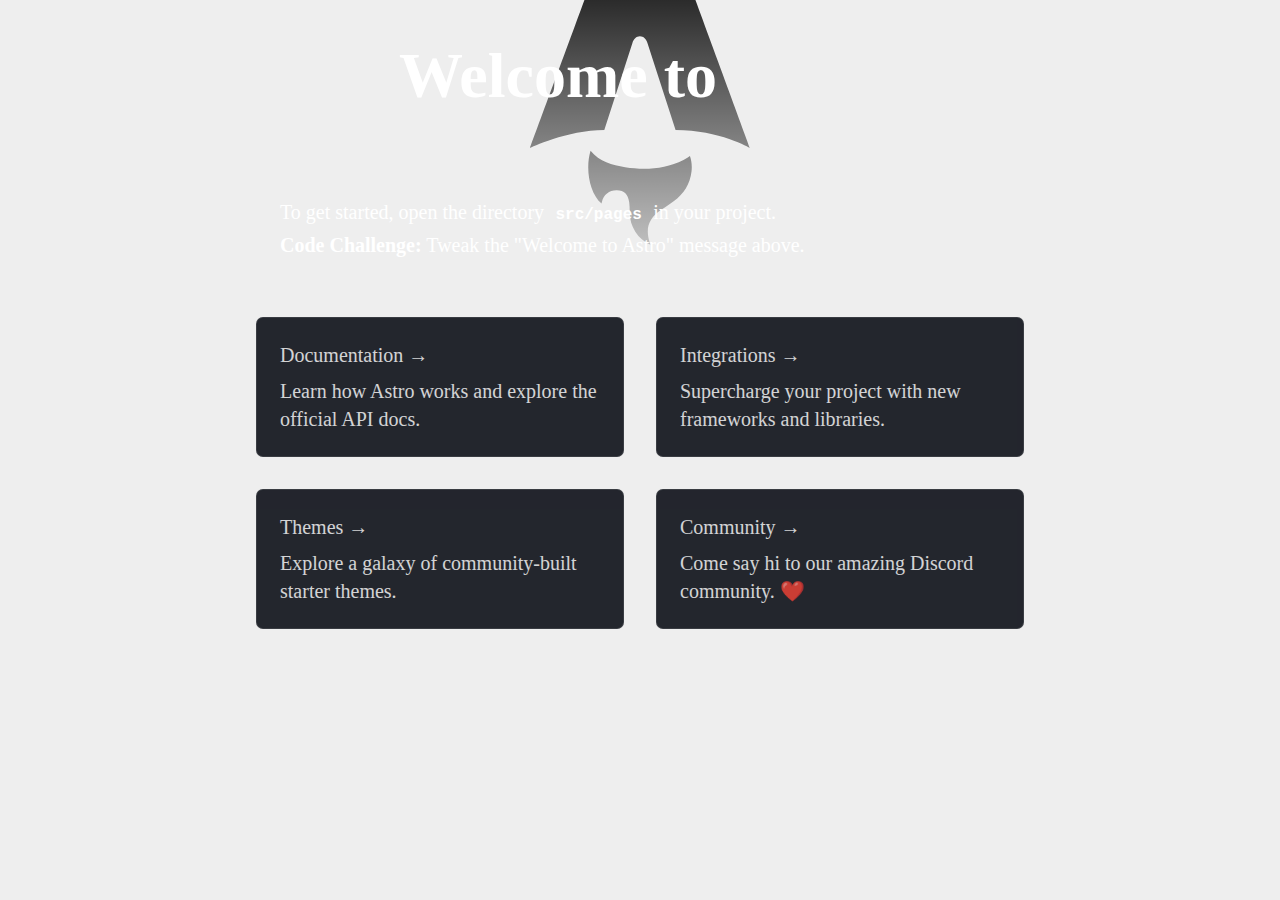
==== default/index.html @ ac52b914 "Add files via upload" ====
<!DOCTYPE html><html lang="en"> <head><meta charset="UTF-8"><meta name="description" content="Astro description"><meta name="viewport" content="width=device-width"><link rel="icon" type="image/svg+xml" href="/favicon.svg"><meta name="generator" content="Astro v4.16.8"><title>Welcome to Astro.</title><link rel="stylesheet" href="https://cdnjs.cloudflare.com/ajax/libs/font-awesome/4.7.0/css/font-awesome.min.css"><link rel="stylesheet" href="/_astro/default.CUm_0aB6.css">
<style>.link-card[data-astro-cid-dohjnao5]{list-style:none;display:flex;padding:1px;background-color:#23262d;background-image:none;background-size:400%;border-radius:7px;background-position:100%;transition:background-position .6s cubic-bezier(.22,1,.36,1);box-shadow:inset 0 0 0 1px #ffffff1a}.link-card[data-astro-cid-dohjnao5]>a[data-astro-cid-dohjnao5]{width:100%;text-decoration:none;line-height:1.4;padding:calc(1.5rem - 1px);border-radius:8px;color:#fff;background-color:#23262d;opacity:.8}h2[data-astro-cid-dohjnao5]{margin:0;font-size:1.25rem;transition:color .6s cubic-bezier(.22,1,.36,1)}p[data-astro-cid-dohjnao5]{margin-top:.5rem;margin-bottom:0}.link-card[data-astro-cid-dohjnao5]:is(:hover,:focus-within){background-position:0;background-image:var(--accent-gradient)}.link-card[data-astro-cid-dohjnao5]:is(:hover,:focus-within) h2[data-astro-cid-dohjnao5]{color:rgb(var(--accent-light))}main[data-astro-cid-qghnwmnp]{margin:auto;padding:1rem;width:800px;max-width:calc(100% - 2rem);color:#fff;font-size:20px;line-height:1.6}.astro-a[data-astro-cid-qghnwmnp]{position:absolute;top:-32px;left:50%;transform:translate(-50%);width:220px;height:auto;z-index:-1}h1[data-astro-cid-qghnwmnp]{font-size:4rem;font-weight:700;line-height:1;text-align:center;margin-bottom:1em}.text-gradient[data-astro-cid-qghnwmnp]{background-image:var(--accent-gradient);-webkit-background-clip:text;-webkit-text-fill-color:transparent;background-size:400%;background-position:0%}.instructions[data-astro-cid-qghnwmnp]{margin-bottom:2rem;border:1px solid rgba(var(--accent-light),25%);background:linear-gradient(rgba(var(--accent-dark),66%),rgba(var(--accent-dark),33%));padding:1.5rem;border-radius:8px}.instructions[data-astro-cid-qghnwmnp] code[data-astro-cid-qghnwmnp]{font-size:.8em;font-weight:700;background:rgba(var(--accent-light),12%);color:rgb(var(--accent-light));border-radius:4px;padding:.3em .4em}.instructions[data-astro-cid-qghnwmnp] strong[data-astro-cid-qghnwmnp]{color:rgb(var(--accent-light))}.link-card-grid[data-astro-cid-qghnwmnp]{display:grid;grid-template-columns:repeat(auto-fit,minmax(24ch,1fr));gap:2rem;padding:0}
</style></head> <body class="my-7">  <main data-astro-cid-qghnwmnp> <svg class="astro-a" width="495" height="623" viewBox="0 0 495 623" fill="none" xmlns="http://www.w3.org/2000/svg" aria-hidden="true" data-astro-cid-qghnwmnp> <path fill-rule="evenodd" clip-rule="evenodd" d="M167.19 364.254C83.4786 364.254 0 404.819 0 404.819C0 404.819 141.781 19.4876 142.087 18.7291C146.434 7.33701 153.027 0 162.289 0H332.441C341.703 0 348.574 7.33701 352.643 18.7291C352.92 19.5022 494.716 404.819 494.716 404.819C494.716 404.819 426.67 364.254 327.525 364.254L264.41 169.408C262.047 159.985 255.147 153.581 247.358 153.581C239.569 153.581 232.669 159.985 230.306 169.408L167.19 364.254ZM160.869 530.172C160.877 530.18 160.885 530.187 160.894 530.195L160.867 530.181C160.868 530.178 160.868 530.175 160.869 530.172ZM136.218 411.348C124.476 450.467 132.698 504.458 160.869 530.172C160.997 529.696 161.125 529.242 161.248 528.804C161.502 527.907 161.737 527.073 161.917 526.233C165.446 509.895 178.754 499.52 195.577 500.01C211.969 500.487 220.67 508.765 223.202 527.254C224.141 534.12 224.23 541.131 224.319 548.105C224.328 548.834 224.337 549.563 224.347 550.291C224.563 566.098 228.657 580.707 237.264 593.914C245.413 606.426 256.108 615.943 270.749 622.478C270.593 621.952 270.463 621.508 270.35 621.126C270.045 620.086 269.872 619.499 269.685 618.911C258.909 585.935 266.668 563.266 295.344 543.933C298.254 541.971 301.187 540.041 304.12 538.112C310.591 533.854 317.059 529.599 323.279 525.007C345.88 508.329 360.09 486.327 363.431 457.844C364.805 446.148 363.781 434.657 359.848 423.275C358.176 424.287 356.587 425.295 355.042 426.275C351.744 428.366 348.647 430.33 345.382 431.934C303.466 452.507 259.152 455.053 214.03 448.245C184.802 443.834 156.584 436.019 136.218 411.348Z" fill="url(#paint0_linear_1805_24383)" data-astro-cid-qghnwmnp></path> <defs data-astro-cid-qghnwmnp> <linearGradient id="paint0_linear_1805_24383" x1="247.358" y1="0" x2="247.358" y2="622.479" gradientUnits="userSpaceOnUse" data-astro-cid-qghnwmnp> <stop stop-opacity="0.9" data-astro-cid-qghnwmnp></stop> <stop offset="1" stop-opacity="0.2" data-astro-cid-qghnwmnp></stop> </linearGradient> </defs> </svg> <h1 data-astro-cid-qghnwmnp>Welcome to <span class="text-gradient" data-astro-cid-qghnwmnp>Astro</span></h1> <p class="instructions" data-astro-cid-qghnwmnp>
To get started, open the directory <code data-astro-cid-qghnwmnp>src/pages</code> in your project.<br data-astro-cid-qghnwmnp> <strong data-astro-cid-qghnwmnp>Code Challenge:</strong> Tweak the "Welcome to Astro" message above.
</p> <ul role="list" class="link-card-grid" data-astro-cid-qghnwmnp> <li class="link-card" data-astro-cid-dohjnao5> <a href="https://docs.astro.build/" data-astro-cid-dohjnao5> <h2 data-astro-cid-dohjnao5> Documentation <span data-astro-cid-dohjnao5>&rarr;</span> </h2> <p data-astro-cid-dohjnao5> Learn how Astro works and explore the official API docs. </p> </a> </li>  <li class="link-card" data-astro-cid-dohjnao5> <a href="https://astro.build/integrations/" data-astro-cid-dohjnao5> <h2 data-astro-cid-dohjnao5> Integrations <span data-astro-cid-dohjnao5>&rarr;</span> </h2> <p data-astro-cid-dohjnao5> Supercharge your project with new frameworks and libraries. </p> </a> </li>  <li class="link-card" data-astro-cid-dohjnao5> <a href="https://astro.build/themes/" data-astro-cid-dohjnao5> <h2 data-astro-cid-dohjnao5> Themes <span data-astro-cid-dohjnao5>&rarr;</span> </h2> <p data-astro-cid-dohjnao5> Explore a galaxy of community-built starter themes. </p> </a> </li>  <li class="link-card" data-astro-cid-dohjnao5> <a href="https://astro.build/chat/" data-astro-cid-dohjnao5> <h2 data-astro-cid-dohjnao5> Community <span data-astro-cid-dohjnao5>&rarr;</span> </h2> <p data-astro-cid-dohjnao5> Come say hi to our amazing Discord community. ❤️ </p> </a> </li>  </ul> </main>  </body></html>
---- _astro/default.CUm_0aB6.css ----
*,:before,:after{--tw-border-spacing-x: 0;--tw-border-spacing-y: 0;--tw-translate-x: 0;--tw-translate-y: 0;--tw-rotate: 0;--tw-skew-x: 0;--tw-skew-y: 0;--tw-scale-x: 1;--tw-scale-y: 1;--tw-pan-x: ;--tw-pan-y: ;--tw-pinch-zoom: ;--tw-scroll-snap-strictness: proximity;--tw-gradient-from-position: ;--tw-gradient-via-position: ;--tw-gradient-to-position: ;--tw-ordinal: ;--tw-slashed-zero: ;--tw-numeric-figure: ;--tw-numeric-spacing: ;--tw-numeric-fraction: ;--tw-ring-inset: ;--tw-ring-offset-width: 0px;--tw-ring-offset-color: #fff;--tw-ring-color: rgb(59 130 246 / .5);--tw-ring-offset-shadow: 0 0 #0000;--tw-ring-shadow: 0 0 #0000;--tw-shadow: 0 0 #0000;--tw-shadow-colored: 0 0 #0000;--tw-blur: ;--tw-brightness: ;--tw-contrast: ;--tw-grayscale: ;--tw-hue-rotate: ;--tw-invert: ;--tw-saturate: ;--tw-sepia: ;--tw-drop-shadow: ;--tw-backdrop-blur: ;--tw-backdrop-brightness: ;--tw-backdrop-contrast: ;--tw-backdrop-grayscale: ;--tw-backdrop-hue-rotate: ;--tw-backdrop-invert: ;--tw-backdrop-opacity: ;--tw-backdrop-saturate: ;--tw-backdrop-sepia: ;--tw-contain-size: ;--tw-contain-layout: ;--tw-contain-paint: ;--tw-contain-style: }::backdrop{--tw-border-spacing-x: 0;--tw-border-spacing-y: 0;--tw-translate-x: 0;--tw-translate-y: 0;--tw-rotate: 0;--tw-skew-x: 0;--tw-skew-y: 0;--tw-scale-x: 1;--tw-scale-y: 1;--tw-pan-x: ;--tw-pan-y: ;--tw-pinch-zoom: ;--tw-scroll-snap-strictness: proximity;--tw-gradient-from-position: ;--tw-gradient-via-position: ;--tw-gradient-to-position: ;--tw-ordinal: ;--tw-slashed-zero: ;--tw-numeric-figure: ;--tw-numeric-spacing: ;--tw-numeric-fraction: ;--tw-ring-inset: ;--tw-ring-offset-width: 0px;--tw-ring-offset-color: #fff;--tw-ring-color: rgb(59 130 246 / .5);--tw-ring-offset-shadow: 0 0 #0000;--tw-ring-shadow: 0 0 #0000;--tw-shadow: 0 0 #0000;--tw-shadow-colored: 0 0 #0000;--tw-blur: ;--tw-brightness: ;--tw-contrast: ;--tw-grayscale: ;--tw-hue-rotate: ;--tw-invert: ;--tw-saturate: ;--tw-sepia: ;--tw-drop-shadow: ;--tw-backdrop-blur: ;--tw-backdrop-brightness: ;--tw-backdrop-contrast: ;--tw-backdrop-grayscale: ;--tw-backdrop-hue-rotate: ;--tw-backdrop-invert: ;--tw-backdrop-opacity: ;--tw-backdrop-saturate: ;--tw-backdrop-sepia: ;--tw-contain-size: ;--tw-contain-layout: ;--tw-contain-paint: ;--tw-contain-style: }*,:before,:after{box-sizing:border-box;border-width:0;border-style:solid;border-color:#e5e7eb}:before,:after{--tw-content: ""}html,:host{line-height:1.5;-webkit-text-size-adjust:100%;-moz-tab-size:4;-o-tab-size:4;tab-size:4;font-family:ui-sans-serif,system-ui,sans-serif,"Apple Color Emoji","Segoe UI Emoji",Segoe UI Symbol,"Noto Color Emoji";font-feature-settings:normal;font-variation-settings:normal;-webkit-tap-highlight-color:transparent}body{margin:0;line-height:inherit}hr{height:0;color:inherit;border-top-width:1px}abbr:where([title]){-webkit-text-decoration:underline dotted;text-decoration:underline dotted}h1,h2,h3,h4,h5,h6{font-size:inherit;font-weight:inherit}a{color:inherit;text-decoration:inherit}b,strong{font-weight:bolder}code,kbd,samp,pre{font-family:ui-monospace,SFMono-Regular,Menlo,Monaco,Consolas,Liberation Mono,Courier New,monospace;font-feature-settings:normal;font-variation-settings:normal;font-size:1em}small{font-size:80%}sub,sup{font-size:75%;line-height:0;position:relative;vertical-align:baseline}sub{bottom:-.25em}sup{top:-.5em}table{text-indent:0;border-color:inherit;border-collapse:collapse}button,input,optgroup,select,textarea{font-family:inherit;font-feature-settings:inherit;font-variation-settings:inherit;font-size:100%;font-weight:inherit;line-height:inherit;letter-spacing:inherit;color:inherit;margin:0;padding:0}button,select{text-transform:none}button,input:where([type=button]),input:where([type=reset]),input:where([type=submit]){-webkit-appearance:button;background-color:transparent;background-image:none}:-moz-focusring{outline:auto}:-moz-ui-invalid{box-shadow:none}progress{vertical-align:baseline}::-webkit-inner-spin-button,::-webkit-outer-spin-button{height:auto}[type=search]{-webkit-appearance:textfield;outline-offset:-2px}::-webkit-search-decoration{-webkit-appearance:none}::-webkit-file-upload-button{-webkit-appearance:button;font:inherit}summary{display:list-item}blockquote,dl,dd,h1,h2,h3,h4,h5,h6,hr,figure,p,pre{margin:0}fieldset{margin:0;padding:0}legend{padding:0}ol,ul,menu{list-style:none;margin:0;padding:0}dialog{padding:0}textarea{resize:vertical}input::-moz-placeholder,textarea::-moz-placeholder{opacity:1;color:#9ca3af}input::placeholder,textarea::placeholder{opacity:1;color:#9ca3af}button,[role=button]{cursor:pointer}:disabled{cursor:default}img,svg,video,canvas,audio,iframe,embed,object{display:block;vertical-align:middle}img,video{max-width:100%;height:auto}[hidden]:where(:not([hidden=until-found])){display:none}.container{width:100%}@media (min-width: 640px){.container{max-width:640px}}@media (min-width: 768px){.container{max-width:768px}}@media (min-width: 1024px){.container{max-width:1024px}}@media (min-width: 1280px){.container{max-width:1280px}}@media (min-width: 1536px){.container{max-width:1536px}}.fixed{position:fixed}.absolute{position:absolute}.bottom-3{bottom:.75rem}.right-3{right:.75rem}.float-left{float:left}.mx-auto{margin-left:auto;margin-right:auto}.my-7{margin-top:1.75rem;margin-bottom:1.75rem}.mb-5{margin-bottom:1.25rem}.mr-5{margin-right:1.25rem}.mt-16{margin-top:4rem}.mt-5{margin-top:1.25rem}.mt-7{margin-top:1.75rem}.flex{display:flex}.grid{display:grid}.size-96{width:24rem;height:24rem}.h-1{height:.25rem}.max-h-full{max-height:100%}.w-fit{width:-moz-fit-content;width:fit-content}.w-full{width:100%}.transform{transform:translate(var(--tw-translate-x),var(--tw-translate-y)) rotate(var(--tw-rotate)) skew(var(--tw-skew-x)) skewY(var(--tw-skew-y)) scaleX(var(--tw-scale-x)) scaleY(var(--tw-scale-y))}.grid-cols-1{grid-template-columns:repeat(1,minmax(0,1fr))}.grid-cols-2{grid-template-columns:repeat(2,minmax(0,1fr))}.items-center{align-items:center}.items-baseline{align-items:baseline}.justify-center{justify-content:center}.justify-between{justify-content:space-between}.gap-2{gap:.5rem}.gap-5{gap:1.25rem}.whitespace-break-spaces{white-space:break-spaces}.border{border-width:1px}.border-green-600{--tw-border-opacity: 1;border-color:rgb(22 163 74 / var(--tw-border-opacity))}.bg-gray-500{--tw-bg-opacity: 1;background-color:rgb(107 114 128 / var(--tw-bg-opacity))}.bg-gray-600{--tw-bg-opacity: 1;background-color:rgb(75 85 99 / var(--tw-bg-opacity))}.bg-green-600{--tw-bg-opacity: 1;background-color:rgb(22 163 74 / var(--tw-bg-opacity))}.object-cover{-o-object-fit:cover;object-fit:cover}.px-4{padding-left:1rem;padding-right:1rem}.py-3{padding-top:.75rem;padding-bottom:.75rem}.text-justify{text-align:justify}.text-2xl{font-size:1.5rem;line-height:2rem}.text-4xl{font-size:2.25rem;line-height:2.5rem}.text-8xl{font-size:6rem;line-height:1}.text-9xl{font-size:8rem;line-height:1}.leading-8{line-height:2rem}.tracking-normal{letter-spacing:0em}.text-green-600{--tw-text-opacity: 1;color:rgb(22 163 74 / var(--tw-text-opacity))}.text-white{--tw-text-opacity: 1;color:rgb(255 255 255 / var(--tw-text-opacity))}.transition{transition-property:color,background-color,border-color,text-decoration-color,fill,stroke,opacity,box-shadow,transform,filter,-webkit-backdrop-filter;transition-property:color,background-color,border-color,text-decoration-color,fill,stroke,opacity,box-shadow,transform,filter,backdrop-filter;transition-property:color,background-color,border-color,text-decoration-color,fill,stroke,opacity,box-shadow,transform,filter,backdrop-filter,-webkit-backdrop-filter;transition-timing-function:cubic-bezier(.4,0,.2,1);transition-duration:.15s}.hover\:bg-green-800:hover{--tw-bg-opacity: 1;background-color:rgb(22 101 52 / var(--tw-bg-opacity))}.hover\:text-green-800:hover{--tw-text-opacity: 1;color:rgb(22 101 52 / var(--tw-text-opacity))}@media (min-width: 640px){.sm\:grid-cols-2{grid-template-columns:repeat(2,minmax(0,1fr))}}html{background:#eee;font-family:Times New Roman,Times,serif}
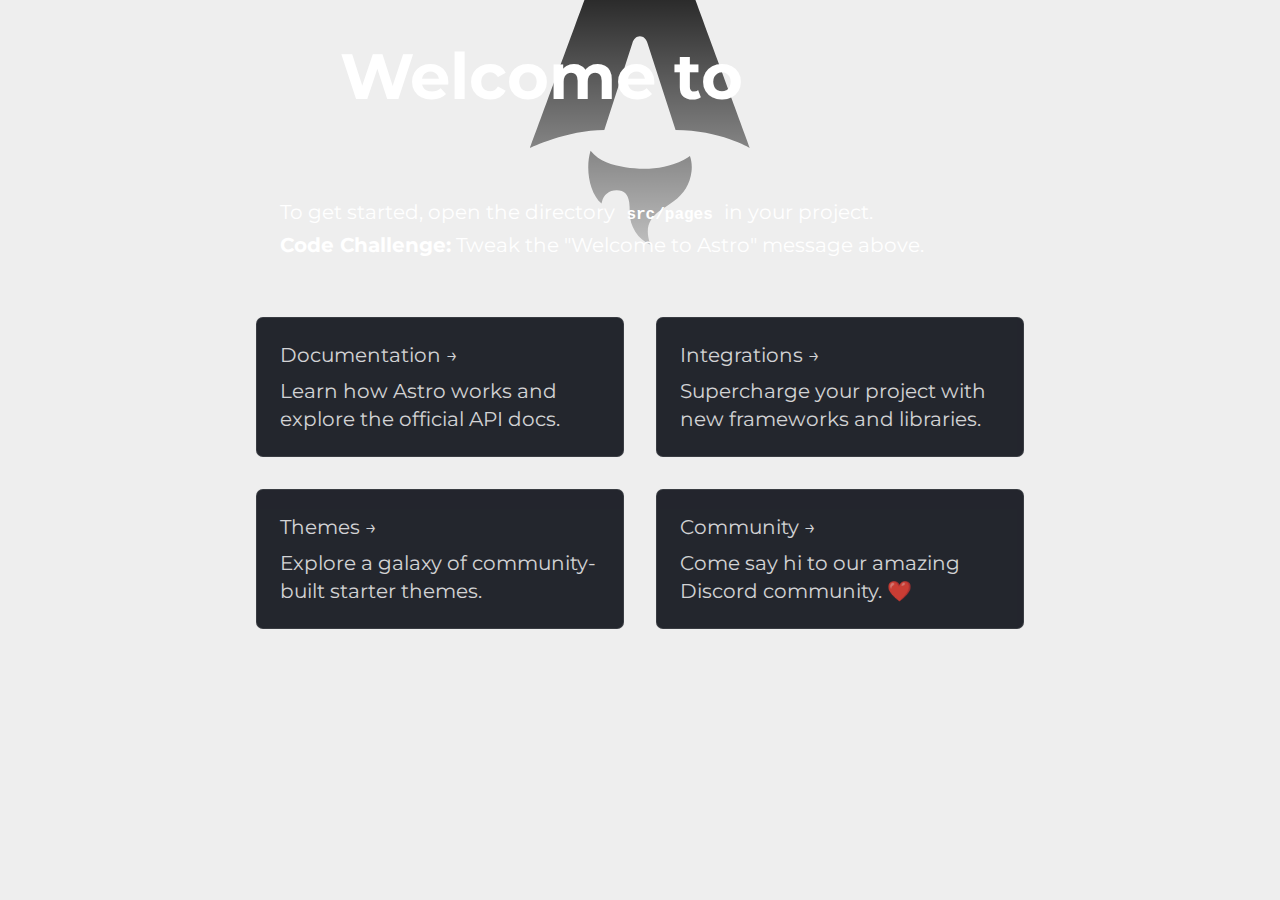
==== commit a5ea42e4: "nuevos cambios de encabezados y textos" ====
--- a/default/index.html
+++ b/default/index.html
@@ -1,5 +1,5 @@
-<!DOCTYPE html><html lang="en"> <head><meta charset="UTF-8"><meta name="description" content="Astro description"><meta name="viewport" content="width=device-width"><link rel="icon" type="image/svg+xml" href="/favicon.svg"><meta name="generator" content="Astro v4.16.8"><title>Welcome to Astro.</title><link rel="stylesheet" href="https://cdnjs.cloudflare.com/ajax/libs/font-awesome/4.7.0/css/font-awesome.min.css"><link rel="stylesheet" href="/_astro/default.CUm_0aB6.css">
+<!DOCTYPE html><html lang="es"> <head><!-- Meta Tags Básicas --><meta charset="UTF-8"><meta name="description" content="Si estas en busca de dar ese paso a tener un sitio web para mostrar algo, ya sea tu negocio, un proyecto universitario o un proyecto artistico o para tu banda, este es tu lugar."><meta name="viewport" content="width=device-width"><meta name="robots" content="index, follow"><!-- Permitir indexación y seguimiento de enlaces --><!-- Favicon --><link rel="icon" type="image/svg+xml" href="/favicon.svg"><!-- Generador de la Página --><meta name="generator" content="Astro v4.16.8"><!-- Título de la Página --><title>Welcome to Astro.</title><!-- Estilos externos --><link rel="stylesheet" href="https://cdnjs.cloudflare.com/ajax/libs/font-awesome/4.7.0/css/font-awesome.min.css"><!-- Open Graph (para compartir en redes sociales) --><meta property="og:type" content="website"><meta property="og:title" content="Desarrolladora de webs chidillas"><meta property="og:description" content="Si estas en busca de dar ese paso a tener un sitio web para mostrar algo, ya sea tu negocio, un proyecto universitario o un proyecto artistico o para tu banda, este es tu lugar."><meta property="og:url" content="https://reyesdelaweb.sanreyno.com/"><meta property="og:image" content="https://reyesdelaweb.sanreyno.com/img/ogimagen.jpg"><!-- Asegúrate de que la URL de la imagen sea absoluta --><meta property="og:site_name" content="Reyes de la Web"><!-- Twitter Cards (para compartir en Twitter) --><meta name="twitter:card" content="summary_large_image"><meta name="twitter:title" content="Desarrolladora de webs chidillas"><meta name="twitter:description" content="Si estas en busca de dar ese paso a tener un sitio web para mostrar algo, ya sea tu negocio, un proyecto universitario o un proyecto artistico o para tu banda, este es tu lugar."><meta name="twitter:image" content="https://reyesdelaweb.sanreyno.com/img/ogimagen.jpg"><!-- Imagen para Twitter Card --><!-- Palabras clave (opcional, no es tan relevante hoy en día) --><meta name="keywords" content="Desarrollo web, desarrollo de portafolio web, sitios web accesibles, Sanreyno, Reyes de la web, creación de sitios web"><!-- Protección de contenido (evita que el contenido sea copiado) --><meta name="robots" content="noarchive"><link rel="preconnect" href="https://fonts.googleapis.com"><link rel="preconnect" href="https://fonts.gstatic.com" crossorigin><link href="https://fonts.googleapis.com/css2?family=Montserrat:ital,wght@0,100..900;1,100..900&display=swap" rel="stylesheet"><link rel="stylesheet" href="/_astro/default.wgpEJ9Ry.css">
 <style>.link-card[data-astro-cid-dohjnao5]{list-style:none;display:flex;padding:1px;background-color:#23262d;background-image:none;background-size:400%;border-radius:7px;background-position:100%;transition:background-position .6s cubic-bezier(.22,1,.36,1);box-shadow:inset 0 0 0 1px #ffffff1a}.link-card[data-astro-cid-dohjnao5]>a[data-astro-cid-dohjnao5]{width:100%;text-decoration:none;line-height:1.4;padding:calc(1.5rem - 1px);border-radius:8px;color:#fff;background-color:#23262d;opacity:.8}h2[data-astro-cid-dohjnao5]{margin:0;font-size:1.25rem;transition:color .6s cubic-bezier(.22,1,.36,1)}p[data-astro-cid-dohjnao5]{margin-top:.5rem;margin-bottom:0}.link-card[data-astro-cid-dohjnao5]:is(:hover,:focus-within){background-position:0;background-image:var(--accent-gradient)}.link-card[data-astro-cid-dohjnao5]:is(:hover,:focus-within) h2[data-astro-cid-dohjnao5]{color:rgb(var(--accent-light))}main[data-astro-cid-qghnwmnp]{margin:auto;padding:1rem;width:800px;max-width:calc(100% - 2rem);color:#fff;font-size:20px;line-height:1.6}.astro-a[data-astro-cid-qghnwmnp]{position:absolute;top:-32px;left:50%;transform:translate(-50%);width:220px;height:auto;z-index:-1}h1[data-astro-cid-qghnwmnp]{font-size:4rem;font-weight:700;line-height:1;text-align:center;margin-bottom:1em}.text-gradient[data-astro-cid-qghnwmnp]{background-image:var(--accent-gradient);-webkit-background-clip:text;-webkit-text-fill-color:transparent;background-size:400%;background-position:0%}.instructions[data-astro-cid-qghnwmnp]{margin-bottom:2rem;border:1px solid rgba(var(--accent-light),25%);background:linear-gradient(rgba(var(--accent-dark),66%),rgba(var(--accent-dark),33%));padding:1.5rem;border-radius:8px}.instructions[data-astro-cid-qghnwmnp] code[data-astro-cid-qghnwmnp]{font-size:.8em;font-weight:700;background:rgba(var(--accent-light),12%);color:rgb(var(--accent-light));border-radius:4px;padding:.3em .4em}.instructions[data-astro-cid-qghnwmnp] strong[data-astro-cid-qghnwmnp]{color:rgb(var(--accent-light))}.link-card-grid[data-astro-cid-qghnwmnp]{display:grid;grid-template-columns:repeat(auto-fit,minmax(24ch,1fr));gap:2rem;padding:0}
-</style></head> <body class="my-7">  <main data-astro-cid-qghnwmnp> <svg class="astro-a" width="495" height="623" viewBox="0 0 495 623" fill="none" xmlns="http://www.w3.org/2000/svg" aria-hidden="true" data-astro-cid-qghnwmnp> <path fill-rule="evenodd" clip-rule="evenodd" d="M167.19 364.254C83.4786 364.254 0 404.819 0 404.819C0 404.819 141.781 19.4876 142.087 18.7291C146.434 7.33701 153.027 0 162.289 0H332.441C341.703 0 348.574 7.33701 352.643 18.7291C352.92 19.5022 494.716 404.819 494.716 404.819C494.716 404.819 426.67 364.254 327.525 364.254L264.41 169.408C262.047 159.985 255.147 153.581 247.358 153.581C239.569 153.581 232.669 159.985 230.306 169.408L167.19 364.254ZM160.869 530.172C160.877 530.18 160.885 530.187 160.894 530.195L160.867 530.181C160.868 530.178 160.868 530.175 160.869 530.172ZM136.218 411.348C124.476 450.467 132.698 504.458 160.869 530.172C160.997 529.696 161.125 529.242 161.248 528.804C161.502 527.907 161.737 527.073 161.917 526.233C165.446 509.895 178.754 499.52 195.577 500.01C211.969 500.487 220.67 508.765 223.202 527.254C224.141 534.12 224.23 541.131 224.319 548.105C224.328 548.834 224.337 549.563 224.347 550.291C224.563 566.098 228.657 580.707 237.264 593.914C245.413 606.426 256.108 615.943 270.749 622.478C270.593 621.952 270.463 621.508 270.35 621.126C270.045 620.086 269.872 619.499 269.685 618.911C258.909 585.935 266.668 563.266 295.344 543.933C298.254 541.971 301.187 540.041 304.12 538.112C310.591 533.854 317.059 529.599 323.279 525.007C345.88 508.329 360.09 486.327 363.431 457.844C364.805 446.148 363.781 434.657 359.848 423.275C358.176 424.287 356.587 425.295 355.042 426.275C351.744 428.366 348.647 430.33 345.382 431.934C303.466 452.507 259.152 455.053 214.03 448.245C184.802 443.834 156.584 436.019 136.218 411.348Z" fill="url(#paint0_linear_1805_24383)" data-astro-cid-qghnwmnp></path> <defs data-astro-cid-qghnwmnp> <linearGradient id="paint0_linear_1805_24383" x1="247.358" y1="0" x2="247.358" y2="622.479" gradientUnits="userSpaceOnUse" data-astro-cid-qghnwmnp> <stop stop-opacity="0.9" data-astro-cid-qghnwmnp></stop> <stop offset="1" stop-opacity="0.2" data-astro-cid-qghnwmnp></stop> </linearGradient> </defs> </svg> <h1 data-astro-cid-qghnwmnp>Welcome to <span class="text-gradient" data-astro-cid-qghnwmnp>Astro</span></h1> <p class="instructions" data-astro-cid-qghnwmnp>
+</style></head> <body class="my-7 mx-2 sm:mx-0">  <main data-astro-cid-qghnwmnp> <svg class="astro-a" width="495" height="623" viewBox="0 0 495 623" fill="none" xmlns="http://www.w3.org/2000/svg" aria-hidden="true" data-astro-cid-qghnwmnp> <path fill-rule="evenodd" clip-rule="evenodd" d="M167.19 364.254C83.4786 364.254 0 404.819 0 404.819C0 404.819 141.781 19.4876 142.087 18.7291C146.434 7.33701 153.027 0 162.289 0H332.441C341.703 0 348.574 7.33701 352.643 18.7291C352.92 19.5022 494.716 404.819 494.716 404.819C494.716 404.819 426.67 364.254 327.525 364.254L264.41 169.408C262.047 159.985 255.147 153.581 247.358 153.581C239.569 153.581 232.669 159.985 230.306 169.408L167.19 364.254ZM160.869 530.172C160.877 530.18 160.885 530.187 160.894 530.195L160.867 530.181C160.868 530.178 160.868 530.175 160.869 530.172ZM136.218 411.348C124.476 450.467 132.698 504.458 160.869 530.172C160.997 529.696 161.125 529.242 161.248 528.804C161.502 527.907 161.737 527.073 161.917 526.233C165.446 509.895 178.754 499.52 195.577 500.01C211.969 500.487 220.67 508.765 223.202 527.254C224.141 534.12 224.23 541.131 224.319 548.105C224.328 548.834 224.337 549.563 224.347 550.291C224.563 566.098 228.657 580.707 237.264 593.914C245.413 606.426 256.108 615.943 270.749 622.478C270.593 621.952 270.463 621.508 270.35 621.126C270.045 620.086 269.872 619.499 269.685 618.911C258.909 585.935 266.668 563.266 295.344 543.933C298.254 541.971 301.187 540.041 304.12 538.112C310.591 533.854 317.059 529.599 323.279 525.007C345.88 508.329 360.09 486.327 363.431 457.844C364.805 446.148 363.781 434.657 359.848 423.275C358.176 424.287 356.587 425.295 355.042 426.275C351.744 428.366 348.647 430.33 345.382 431.934C303.466 452.507 259.152 455.053 214.03 448.245C184.802 443.834 156.584 436.019 136.218 411.348Z" fill="url(#paint0_linear_1805_24383)" data-astro-cid-qghnwmnp></path> <defs data-astro-cid-qghnwmnp> <linearGradient id="paint0_linear_1805_24383" x1="247.358" y1="0" x2="247.358" y2="622.479" gradientUnits="userSpaceOnUse" data-astro-cid-qghnwmnp> <stop stop-opacity="0.9" data-astro-cid-qghnwmnp></stop> <stop offset="1" stop-opacity="0.2" data-astro-cid-qghnwmnp></stop> </linearGradient> </defs> </svg> <h1 data-astro-cid-qghnwmnp>Welcome to <span class="text-gradient" data-astro-cid-qghnwmnp>Astro</span></h1> <p class="instructions" data-astro-cid-qghnwmnp>
 To get started, open the directory <code data-astro-cid-qghnwmnp>src/pages</code> in your project.<br data-astro-cid-qghnwmnp> <strong data-astro-cid-qghnwmnp>Code Challenge:</strong> Tweak the "Welcome to Astro" message above.
 </p> <ul role="list" class="link-card-grid" data-astro-cid-qghnwmnp> <li class="link-card" data-astro-cid-dohjnao5> <a href="https://docs.astro.build/" data-astro-cid-dohjnao5> <h2 data-astro-cid-dohjnao5> Documentation <span data-astro-cid-dohjnao5>&rarr;</span> </h2> <p data-astro-cid-dohjnao5> Learn how Astro works and explore the official API docs. </p> </a> </li>  <li class="link-card" data-astro-cid-dohjnao5> <a href="https://astro.build/integrations/" data-astro-cid-dohjnao5> <h2 data-astro-cid-dohjnao5> Integrations <span data-astro-cid-dohjnao5>&rarr;</span> </h2> <p data-astro-cid-dohjnao5> Supercharge your project with new frameworks and libraries. </p> </a> </li>  <li class="link-card" data-astro-cid-dohjnao5> <a href="https://astro.build/themes/" data-astro-cid-dohjnao5> <h2 data-astro-cid-dohjnao5> Themes <span data-astro-cid-dohjnao5>&rarr;</span> </h2> <p data-astro-cid-dohjnao5> Explore a galaxy of community-built starter themes. </p> </a> </li>  <li class="link-card" data-astro-cid-dohjnao5> <a href="https://astro.build/chat/" data-astro-cid-dohjnao5> <h2 data-astro-cid-dohjnao5> Community <span data-astro-cid-dohjnao5>&rarr;</span> </h2> <p data-astro-cid-dohjnao5> Come say hi to our amazing Discord community. ❤️ </p> </a> </li>  </ul> </main>  </body></html> --- a/_astro/default.wgpEJ9Ry.css
+++ b/_astro/default.wgpEJ9Ry.css
@@ -0,0 +1 @@
+*,:before,:after{--tw-border-spacing-x: 0;--tw-border-spacing-y: 0;--tw-translate-x: 0;--tw-translate-y: 0;--tw-rotate: 0;--tw-skew-x: 0;--tw-skew-y: 0;--tw-scale-x: 1;--tw-scale-y: 1;--tw-pan-x: ;--tw-pan-y: ;--tw-pinch-zoom: ;--tw-scroll-snap-strictness: proximity;--tw-gradient-from-position: ;--tw-gradient-via-position: ;--tw-gradient-to-position: ;--tw-ordinal: ;--tw-slashed-zero: ;--tw-numeric-figure: ;--tw-numeric-spacing: ;--tw-numeric-fraction: ;--tw-ring-inset: ;--tw-ring-offset-width: 0px;--tw-ring-offset-color: #fff;--tw-ring-color: rgb(59 130 246 / .5);--tw-ring-offset-shadow: 0 0 #0000;--tw-ring-shadow: 0 0 #0000;--tw-shadow: 0 0 #0000;--tw-shadow-colored: 0 0 #0000;--tw-blur: ;--tw-brightness: ;--tw-contrast: ;--tw-grayscale: ;--tw-hue-rotate: ;--tw-invert: ;--tw-saturate: ;--tw-sepia: ;--tw-drop-shadow: ;--tw-backdrop-blur: ;--tw-backdrop-brightness: ;--tw-backdrop-contrast: ;--tw-backdrop-grayscale: ;--tw-backdrop-hue-rotate: ;--tw-backdrop-invert: ;--tw-backdrop-opacity: ;--tw-backdrop-saturate: ;--tw-backdrop-sepia: ;--tw-contain-size: ;--tw-contain-layout: ;--tw-contain-paint: ;--tw-contain-style: }::backdrop{--tw-border-spacing-x: 0;--tw-border-spacing-y: 0;--tw-translate-x: 0;--tw-translate-y: 0;--tw-rotate: 0;--tw-skew-x: 0;--tw-skew-y: 0;--tw-scale-x: 1;--tw-scale-y: 1;--tw-pan-x: ;--tw-pan-y: ;--tw-pinch-zoom: ;--tw-scroll-snap-strictness: proximity;--tw-gradient-from-position: ;--tw-gradient-via-position: ;--tw-gradient-to-position: ;--tw-ordinal: ;--tw-slashed-zero: ;--tw-numeric-figure: ;--tw-numeric-spacing: ;--tw-numeric-fraction: ;--tw-ring-inset: ;--tw-ring-offset-width: 0px;--tw-ring-offset-color: #fff;--tw-ring-color: rgb(59 130 246 / .5);--tw-ring-offset-shadow: 0 0 #0000;--tw-ring-shadow: 0 0 #0000;--tw-shadow: 0 0 #0000;--tw-shadow-colored: 0 0 #0000;--tw-blur: ;--tw-brightness: ;--tw-contrast: ;--tw-grayscale: ;--tw-hue-rotate: ;--tw-invert: ;--tw-saturate: ;--tw-sepia: ;--tw-drop-shadow: ;--tw-backdrop-blur: ;--tw-backdrop-brightness: ;--tw-backdrop-contrast: ;--tw-backdrop-grayscale: ;--tw-backdrop-hue-rotate: ;--tw-backdrop-invert: ;--tw-backdrop-opacity: ;--tw-backdrop-saturate: ;--tw-backdrop-sepia: ;--tw-contain-size: ;--tw-contain-layout: ;--tw-contain-paint: ;--tw-contain-style: }*,:before,:after{box-sizing:border-box;border-width:0;border-style:solid;border-color:#e5e7eb}:before,:after{--tw-content: ""}html,:host{line-height:1.5;-webkit-text-size-adjust:100%;-moz-tab-size:4;-o-tab-size:4;tab-size:4;font-family:ui-sans-serif,system-ui,sans-serif,"Apple Color Emoji","Segoe UI Emoji",Segoe UI Symbol,"Noto Color Emoji";font-feature-settings:normal;font-variation-settings:normal;-webkit-tap-highlight-color:transparent}body{margin:0;line-height:inherit}hr{height:0;color:inherit;border-top-width:1px}abbr:where([title]){-webkit-text-decoration:underline dotted;text-decoration:underline dotted}h1,h2,h3,h4,h5,h6{font-size:inherit;font-weight:inherit}a{color:inherit;text-decoration:inherit}b,strong{font-weight:bolder}code,kbd,samp,pre{font-family:ui-monospace,SFMono-Regular,Menlo,Monaco,Consolas,Liberation Mono,Courier New,monospace;font-feature-settings:normal;font-variation-settings:normal;font-size:1em}small{font-size:80%}sub,sup{font-size:75%;line-height:0;position:relative;vertical-align:baseline}sub{bottom:-.25em}sup{top:-.5em}table{text-indent:0;border-color:inherit;border-collapse:collapse}button,input,optgroup,select,textarea{font-family:inherit;font-feature-settings:inherit;font-variation-settings:inherit;font-size:100%;font-weight:inherit;line-height:inherit;letter-spacing:inherit;color:inherit;margin:0;padding:0}button,select{text-transform:none}button,input:where([type=button]),input:where([type=reset]),input:where([type=submit]){-webkit-appearance:button;background-color:transparent;background-image:none}:-moz-focusring{outline:auto}:-moz-ui-invalid{box-shadow:none}progress{vertical-align:baseline}::-webkit-inner-spin-button,::-webkit-outer-spin-button{height:auto}[type=search]{-webkit-appearance:textfield;outline-offset:-2px}::-webkit-search-decoration{-webkit-appearance:none}::-webkit-file-upload-button{-webkit-appearance:button;font:inherit}summary{display:list-item}blockquote,dl,dd,h1,h2,h3,h4,h5,h6,hr,figure,p,pre{margin:0}fieldset{margin:0;padding:0}legend{padding:0}ol,ul,menu{list-style:none;margin:0;padding:0}dialog{padding:0}textarea{resize:vertical}input::-moz-placeholder,textarea::-moz-placeholder{opacity:1;color:#9ca3af}input::placeholder,textarea::placeholder{opacity:1;color:#9ca3af}button,[role=button]{cursor:pointer}:disabled{cursor:default}img,svg,video,canvas,audio,iframe,embed,object{display:block;vertical-align:middle}img,video{max-width:100%;height:auto}[hidden]:where(:not([hidden=until-found])){display:none}.container{width:100%}@media (min-width: 640px){.container{max-width:640px}}@media (min-width: 768px){.container{max-width:768px}}@media (min-width: 1024px){.container{max-width:1024px}}@media (min-width: 1280px){.container{max-width:1280px}}@media (min-width: 1536px){.container{max-width:1536px}}.fixed{position:fixed}.absolute{position:absolute}.bottom-3{bottom:.75rem}.right-3{right:.75rem}.float-left{float:left}.mx-2{margin-left:.5rem;margin-right:.5rem}.mx-auto{margin-left:auto;margin-right:auto}.my-5{margin-top:1.25rem;margin-bottom:1.25rem}.my-7{margin-top:1.75rem;margin-bottom:1.75rem}.mb-5{margin-bottom:1.25rem}.mr-0{margin-right:0}.mt-16{margin-top:4rem}.mt-5{margin-top:1.25rem}.mt-7{margin-top:1.75rem}.flex{display:flex}.grid{display:grid}.contents{display:contents}.h-1{height:.25rem}.h-96{height:24rem}.h-\[25rem\]{height:25rem}.max-h-full{max-height:100%}.w-fit{width:-moz-fit-content;width:fit-content}.w-full{width:100%}.transform{transform:translate(var(--tw-translate-x),var(--tw-translate-y)) rotate(var(--tw-rotate)) skew(var(--tw-skew-x)) skewY(var(--tw-skew-y)) scaleX(var(--tw-scale-x)) scaleY(var(--tw-scale-y))}.cursor-pointer{cursor:pointer}.grid-cols-1{grid-template-columns:repeat(1,minmax(0,1fr))}.flex-col{flex-direction:column}.items-center{align-items:center}.items-baseline{align-items:baseline}.justify-center{justify-content:center}.justify-between{justify-content:space-between}.gap-2{gap:.5rem}.gap-5{gap:1.25rem}.whitespace-break-spaces{white-space:break-spaces}.border{border-width:1px}.border-green-600{--tw-border-opacity: 1;border-color:rgb(22 163 74 / var(--tw-border-opacity))}.bg-gray-500{--tw-bg-opacity: 1;background-color:rgb(107 114 128 / var(--tw-bg-opacity))}.bg-gray-600{--tw-bg-opacity: 1;background-color:rgb(75 85 99 / var(--tw-bg-opacity))}.bg-green-600{--tw-bg-opacity: 1;background-color:rgb(22 163 74 / var(--tw-bg-opacity))}.object-cover{-o-object-fit:cover;object-fit:cover}.px-4{padding-left:1rem;padding-right:1rem}.py-3{padding-top:.75rem;padding-bottom:.75rem}.text-center{text-align:center}.text-justify{text-align:justify}.text-2xl{font-size:1.5rem;line-height:2rem}.text-5xl{font-size:3rem;line-height:1}.text-7xl{font-size:4.5rem;line-height:1}.text-base{font-size:1rem;line-height:1.5rem}.font-black{font-weight:900}.font-bold{font-weight:700}.font-medium{font-weight:500}.leading-8{line-height:2rem}.tracking-normal{letter-spacing:0em}.text-green-600{--tw-text-opacity: 1;color:rgb(22 163 74 / var(--tw-text-opacity))}.text-white{--tw-text-opacity: 1;color:rgb(255 255 255 / var(--tw-text-opacity))}.transition{transition-property:color,background-color,border-color,text-decoration-color,fill,stroke,opacity,box-shadow,transform,filter,-webkit-backdrop-filter;transition-property:color,background-color,border-color,text-decoration-color,fill,stroke,opacity,box-shadow,transform,filter,backdrop-filter;transition-property:color,background-color,border-color,text-decoration-color,fill,stroke,opacity,box-shadow,transform,filter,backdrop-filter,-webkit-backdrop-filter;transition-timing-function:cubic-bezier(.4,0,.2,1);transition-duration:.15s}.hover\:bg-green-800:hover{--tw-bg-opacity: 1;background-color:rgb(22 101 52 / var(--tw-bg-opacity))}.hover\:text-green-800:hover{--tw-text-opacity: 1;color:rgb(22 101 52 / var(--tw-text-opacity))}.hover\:underline:hover{text-decoration-line:underline}@media (min-width: 640px){.sm\:mx-0{margin-left:0;margin-right:0}.sm\:mr-5{margin-right:1.25rem}.sm\:block{display:block}.sm\:size-96{width:24rem;height:24rem}.sm\:h-\[50rem\]{height:50rem}.sm\:grid-cols-2{grid-template-columns:repeat(2,minmax(0,1fr))}.sm\:flex-row{flex-direction:row}.sm\:text-4xl{font-size:2.25rem;line-height:2.5rem}.sm\:text-7xl{font-size:4.5rem;line-height:1}.sm\:text-9xl{font-size:8rem;line-height:1}}@media (min-width: 768px){.md\:text-2xl{font-size:1.5rem;line-height:2rem}}html{font-family:Montserrat,serif;background:#eee}
